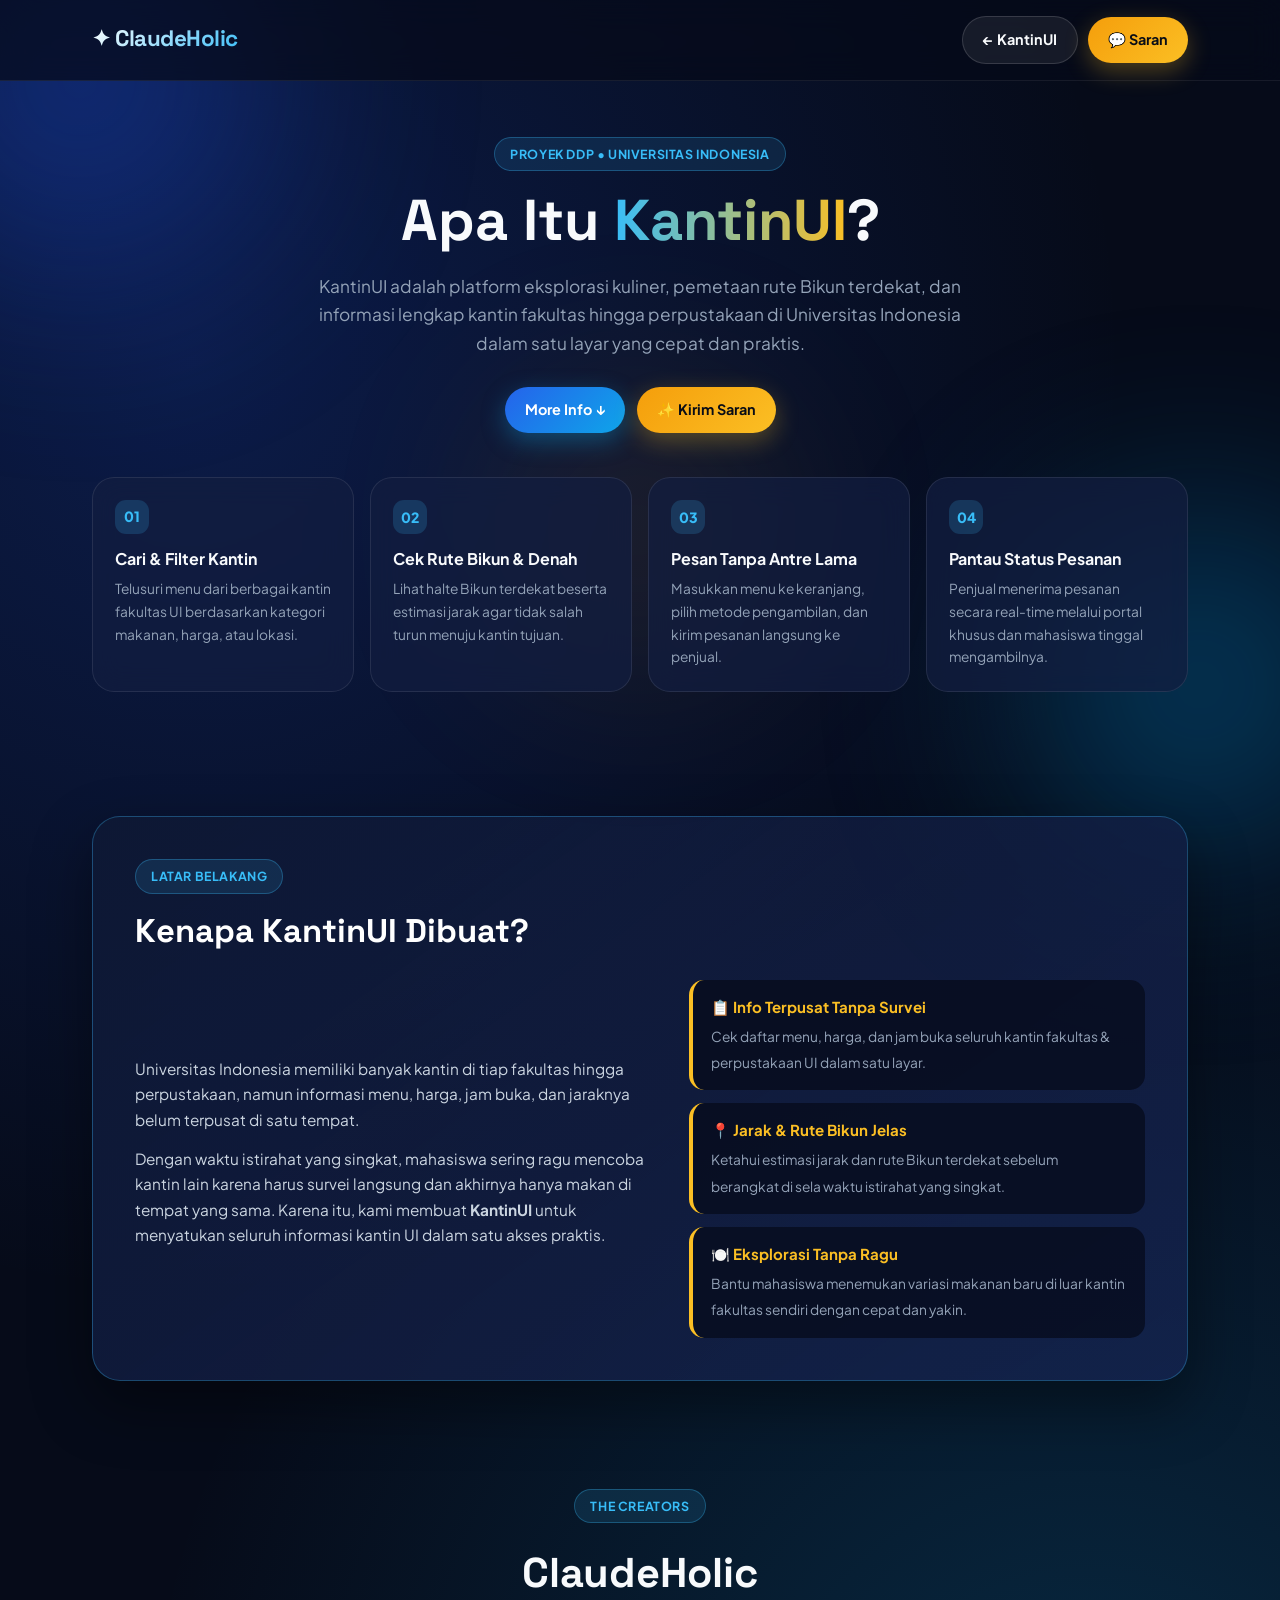
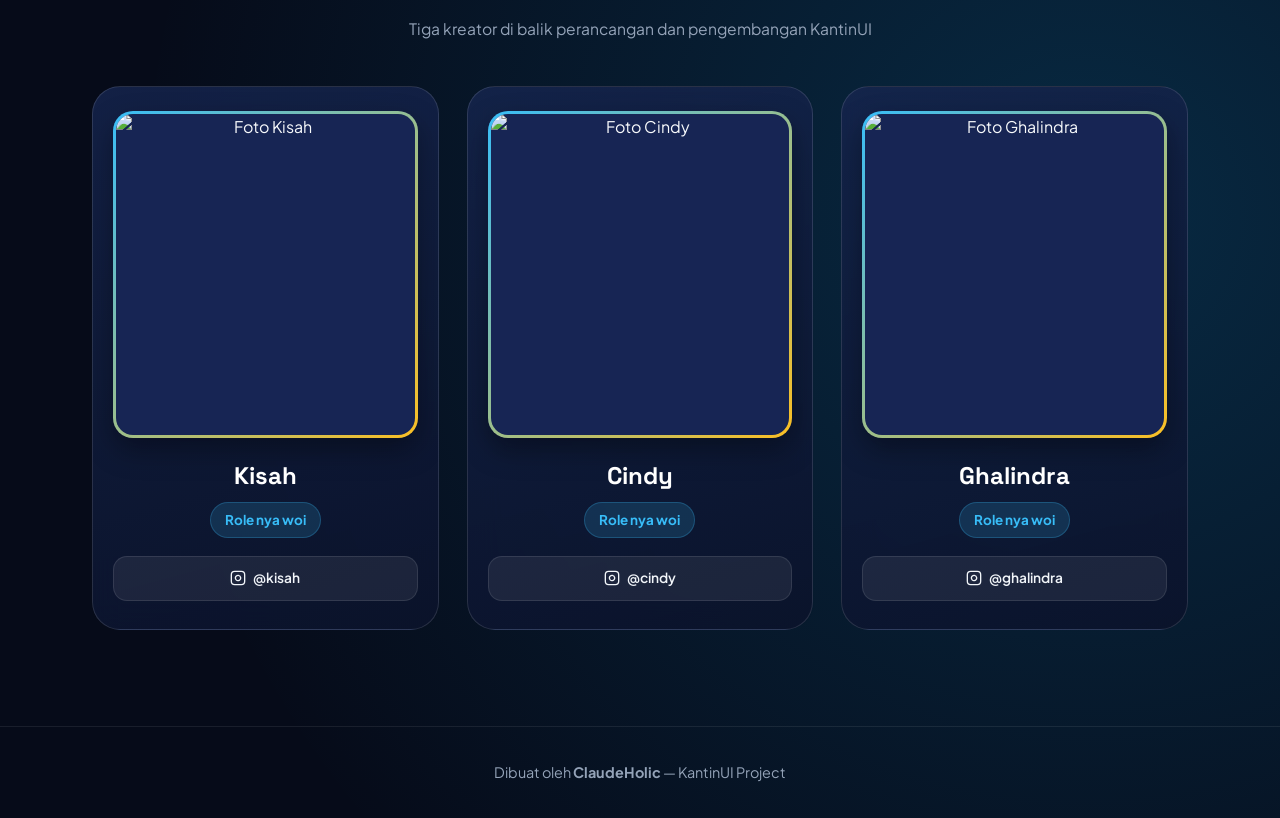
==== Claude.html @ c6a8bdc2 "mengadd halaman perkenalan ClaudeHolic" ====
<!DOCTYPE html>
<html lang="id">
<head>
  <meta charset="UTF-8" />
  <meta name="viewport" content="width=device-width, initial-scale=1.0" />
  <title>ClaudeHolic — Di Balik KantinUI</title>
  <link href="https://fonts.googleapis.com/css2?family=Plus+Jakarta+Sans:wght@400;500;600;700;800&family=Space+Grotesk:wght@700&display=swap" rel="stylesheet">
  <style>
    :root {
      --bg-deep: #060b19;
      --bg-surface: #0d1630;
      --card-glass: rgba(18, 30, 64, 0.72);
      --border-glow: rgba(56, 189, 248, 0.3);
      --accent-blue: #38bdf8;
      --accent-cyan: #22d3ee;
      --accent-gold: #fbbf24;
      --text-main: #f8fafc;
      --text-muted: #94a3b8;
    }

    * { box-sizing: border-box; margin: 0; padding: 0; }
    html { scroll-behavior: smooth; }
    body {
      font-family: 'Plus Jakarta Sans', sans-serif;
      background-color: var(--bg-deep);
      background-image:
        radial-gradient(circle at 15% 15%, rgba(29, 78, 216, 0.25), transparent 40%),
        radial-gradient(circle at 85% 75%, rgba(14, 165, 233, 0.2), transparent 45%);
      color: var(--text-main);
      overflow-x: hidden;
      line-height: 1.65;
      -webkit-tap-highlight-color: transparent;
    }

    /* Ambient Glowing Orbs */
    .blob {
      position: fixed;
      border-radius: 50%;
      filter: blur(110px);
      z-index: -1;
      opacity: 0.4;
      pointer-events: none;
    }
    .blob-1 { width: 380px; height: 380px; background: #1d4ed8; top: -110px; left: -110px; }
    .blob-2 { width: 340px; height: 340px; background: #0284c7; bottom: 5%; right: -90px; }
    .blob-3 { width: 250px; height: 250px; background: #f59e0b; top: 45%; left: 40%; opacity: 0.14; }

    /* Sticky Glass Navbar */
    nav {
      position: sticky;
      top: 0;
      z-index: 50;
      backdrop-filter: blur(16px);
      background: rgba(6, 11, 25, 0.72);
      border-bottom: 1px solid rgba(255, 255, 255, 0.07);
    }
    .nav-inner {
      display: flex;
      justify-content: space-between;
      align-items: center;
      gap: 12px;
      max-width: 1140px;
      margin: 0 auto;
      padding: 16px 22px;
    }
    .brand {
      font-family: 'Space Grotesk', sans-serif;
      font-size: 1.4rem;
      font-weight: 700;
      letter-spacing: -0.5px;
      background: linear-gradient(135deg, #ffffff, var(--accent-blue));
      -webkit-background-clip: text;
      -webkit-text-fill-color: transparent;
    }
    .nav-actions {
      display: flex;
      gap: 10px;
      align-items: center;
    }

    .btn {
      display: inline-flex;
      align-items: center;
      justify-content: center;
      gap: 8px;
      padding: 11px 20px;
      border-radius: 999px;
      font-weight: 700;
      font-size: 0.9rem;
      text-decoration: none;
      transition: all 0.28s cubic-bezier(0.22, 1, 0.36, 1);
      cursor: pointer;
      border: none;
      white-space: nowrap;
    }
    .btn-ghost {
      background: rgba(255, 255, 255, 0.07);
      color: var(--text-main);
      border: 1px solid rgba(255, 255, 255, 0.14);
    }
    .btn-ghost:hover, .btn-ghost:active {
      background: rgba(255, 255, 255, 0.16);
      transform: translateY(-2px);
    }

    .btn-primary {
      background: linear-gradient(135deg, #2563eb, #0ea5e9);
      color: #fff;
      box-shadow: 0 8px 25px rgba(14, 165, 233, 0.35);
    }
    .btn-primary:hover, .btn-primary:active {
      transform: translateY(-3px) scale(1.03);
      box-shadow: 0 12px 32px rgba(14, 165, 233, 0.55);
    }

    .btn-saran {
      background: linear-gradient(135deg, #f59e0b, #fbbf24);
      color: #090d16;
      box-shadow: 0 8px 24px rgba(251, 191, 36, 0.3);
    }
    .btn-saran:hover, .btn-saran:active {
      transform: translateY(-3px) scale(1.04);
      box-shadow: 0 12px 30px rgba(251, 191, 36, 0.52);
    }

    /* Container */
    .container {
      max-width: 1140px;
      margin: 0 auto;
      padding: 0 22px;
    }

    /* Section 1: Hero & Alur Singkat KantinUI */
    .hero {
      text-align: center;
      padding: 56px 0 44px;
    }
    .pill {
      display: inline-block;
      padding: 6px 15px;
      border-radius: 999px;
      background: rgba(56, 189, 248, 0.12);
      border: 1px solid var(--border-glow);
      color: var(--accent-blue);
      font-size: 0.78rem;
      font-weight: 700;
      letter-spacing: 0.6px;
      margin-bottom: 16px;
    }
    .hero h1 {
      font-family: 'Space Grotesk', sans-serif;
      font-size: clamp(2.1rem, 6vw, 3.6rem);
      line-height: 1.15;
      margin-bottom: 18px;
    }
    .hero h1 span {
      background: linear-gradient(90deg, var(--accent-blue), var(--accent-gold));
      -webkit-background-clip: text;
      -webkit-text-fill-color: transparent;
    }
    .hero p {
      max-width: 670px;
      margin: 0 auto 30px;
      color: var(--text-muted);
      font-size: clamp(0.96rem, 2.5vw, 1.08rem);
    }

    /* Alur KantinUI (Flow Steps) */
    .flow-grid {
      display: grid;
      grid-template-columns: repeat(4, 1fr);
      gap: 16px;
      margin: 44px 0 24px;
      text-align: left;
    }
    .flow-card {
      background: var(--card-glass);
      border: 1px solid rgba(255, 255, 255, 0.09);
      backdrop-filter: blur(14px);
      border-radius: 22px;
      padding: 22px;
      transition: transform 0.3s ease, border-color 0.3s ease, box-shadow 0.3s ease;
    }
    .flow-card:hover {
      transform: translateY(-6px);
      border-color: var(--accent-blue);
      box-shadow: 0 14px 32px rgba(14, 165, 233, 0.18);
    }
    .flow-num {
      width: 34px; height: 34px;
      border-radius: 11px;
      background: rgba(56, 189, 248, 0.18);
      color: var(--accent-blue);
      font-weight: 800;
      display: flex; align-items: center; justify-content: center;
      margin-bottom: 12px;
      font-size: 0.88rem;
    }
    .flow-card h3 { font-size: 1rem; margin-bottom: 6px; }
    .flow-card p { font-size: 0.86rem; color: var(--text-muted); margin: 0; }

    /* Section 2: More Info (Kenapa KantinUI Dibuat) */
    #more-info {
      padding: 56px 0;
    }
    .story-box {
      background: linear-gradient(145deg, rgba(14, 24, 52, 0.94), rgba(23, 37, 84, 0.72));
      border: 1px solid var(--border-glow);
      border-radius: 28px;
      padding: 42px;
      box-shadow: 0 24px 60px rgba(0, 0, 0, 0.42);
    }
    .story-box h2 {
      font-family: 'Space Grotesk', sans-serif;
      font-size: clamp(1.6rem, 4vw, 2.05rem);
      margin-bottom: 14px;
      color: #fff;
    }
    .story-grid {
      display: grid;
      grid-template-columns: 1.15fr 1fr;
      gap: 30px;
      align-items: center;
      margin-top: 22px;
    }
    .story-text p {
      color: #cbd5e1;
      margin-bottom: 14px;
      font-size: 0.96rem;
    }
    .highlight-list {
      display: flex;
      flex-direction: column;
      gap: 13px;
    }
    .highlight-item {
      background: rgba(6, 11, 25, 0.72);
      border-left: 4px solid var(--accent-gold);
      padding: 15px 18px;
      border-radius: 15px;
    }
    .highlight-item strong { display: block; color: var(--accent-gold); font-size: 0.94rem; margin-bottom: 3px; }
    .highlight-item span { font-size: 0.86rem; color: var(--text-muted); }

    /* Section 3: Members ClaudeHolic (Foto Besar + Sejajar Berderet + Efek 3D Canggih) */
    #members {
      padding: 52px 0 96px;
      text-align: center;
    }
    .members-title {
      font-family: 'Space Grotesk', sans-serif;
      font-size: clamp(2rem, 5vw, 2.6rem);
      margin-bottom: 8px;
    }
    .members-sub {
      color: var(--text-muted);
      font-size: 0.98rem;
      margin-bottom: 44px;
    }

    /* Selalu sejajar berderet 3 kolom */
    .members-row {
      display: grid;
      grid-template-columns: repeat(3, minmax(0, 1fr));
      gap: 28px;
      align-items: stretch;
      perspective: 1200px;
    }

    .member-card {
      background: linear-gradient(165deg, rgba(22, 37, 78, 0.85), rgba(11, 19, 43, 0.92));
      border: 1px solid rgba(255, 255, 255, 0.12);
      border-radius: 28px;
      padding: 24px 20px 28px;
      backdrop-filter: blur(16px);
      transition: transform 0.35s cubic-bezier(0.16, 1, 0.3, 1),
                  box-shadow 0.35s ease,
                  border-color 0.35s ease;
      position: relative;
      display: flex;
      flex-direction: column;
      align-items: center;
      justify-content: space-between;
      overflow: hidden;
      transform-style: preserve-3d;
    }

    /* Efek cahaya kilau halus saat hover */
    .member-card::before {
      content: "";
      position: absolute;
      inset: 0;
      background: radial-gradient(circle at var(--mx, 50%) var(--my, 30%), rgba(56, 189, 248, 0.22), transparent 65%);
      opacity: 0;
      transition: opacity 0.35s ease;
      pointer-events: none;
    }
    .member-card:hover::before {
      opacity: 1;
    }

    /* Efek membesar & menonjol saat kursor diarahkan / disentuh */
    .member-card:hover,
    .member-card:active {
      transform: translateY(-14px) scale(1.05);
      border-color: var(--accent-blue);
      box-shadow: 0 26px 58px rgba(14, 165, 233, 0.36), 0 0 0 1px rgba(56, 189, 248, 0.5);
      z-index: 10;
    }

    /* Frame Foto Besar & Jelas */
    .photo-frame {
      width: 100%;
      aspect-ratio: 4 / 4.3;
      border-radius: 20px;
      padding: 3px;
      background: linear-gradient(135deg, var(--accent-blue), var(--accent-gold));
      margin-bottom: 18px;
      overflow: hidden;
      box-shadow: 0 12px 28px rgba(0, 0, 0, 0.35);
      transition: transform 0.38s ease;
    }
    .member-card:hover .photo-frame {
      transform: scale(1.03);
    }
    .photo-frame img {
      width: 100%;
      height: 100%;
      object-fit: cover;
      object-position: center 15%;
      border-radius: 17px;
      display: block;
      background: #172554;
    }

    .member-name {
      font-family: 'Space Grotesk', sans-serif;
      font-size: 1.5rem;
      font-weight: 700;
      margin-bottom: 6px;
      color: #fff;
    }
    .member-role {
      display: inline-block;
      padding: 6px 14px;
      border-radius: 999px;
      background: rgba(56, 189, 248, 0.16);
      border: 1px solid rgba(56, 189, 248, 0.25);
      color: var(--accent-blue);
      font-size: 0.84rem;
      font-weight: 700;
      margin-bottom: 18px;
    }
    .ig-link {
      display: inline-flex;
      align-items: center;
      justify-content: center;
      gap: 7px;
      width: 100%;
      padding: 10px 14px;
      border-radius: 14px;
      background: rgba(255, 255, 255, 0.07);
      color: #f1f5f9;
      text-decoration: none;
      font-size: 0.86rem;
      font-weight: 600;
      border: 1px solid rgba(255, 255, 255, 0.1);
      transition: all 0.25s ease;
    }
    .ig-link span {
      overflow: hidden;
      text-overflow: ellipsis;
      white-space: nowrap;
    }
    .ig-link:hover, .ig-link:active {
      background: linear-gradient(45deg, #f09433, #e6683c, #dc2743, #cc2366, #bc1888);
      color: #fff;
      border-color: transparent;
      transform: translateY(-2px);
    }

    /* Footer */
    footer {
      border-top: 1px solid rgba(255, 255, 255, 0.08);
      padding: 34px 20px;
      text-align: center;
      color: var(--text-muted);
      font-size: 0.9rem;
    }

    /* Responsif Tablet & Mobile */
    @media (max-width: 900px) {
      .flow-grid { grid-template-columns: repeat(2, 1fr); }
      .story-grid { grid-template-columns: 1fr; }
    }

    @media (max-width: 640px) {
      .nav-inner { padding: 12px 14px; }
      .btn { padding: 8px 13px; font-size: 0.8rem; }
      .container { padding: 0 12px; }
      .flow-grid { grid-template-columns: 1fr; gap: 12px; }
      .story-box { padding: 24px 18px; border-radius: 22px; }

      /* Tetap sejajar berderet 3 kolom di layar HP dengan foto proporsional besar */
      .members-row {
        grid-template-columns: repeat(3, minmax(0, 1fr));
        gap: 8px;
      }
      .member-card {
        padding: 10px 8px 14px;
        border-radius: 18px;
      }
      .member-card:hover,
      .member-card:active {
        transform: translateY(-6px) scale(1.04);
      }
      .photo-frame {
        aspect-ratio: 1 / 1.15;
        border-radius: 13px;
        padding: 2px;
        margin-bottom: 10px;
      }
      .photo-frame img {
        border-radius: 11px;
      }
      .member-name {
        font-size: 0.95rem;
        margin-bottom: 4px;
      }
      .member-role {
        font-size: 0.63rem;
        padding: 3px 7px;
        margin-bottom: 10px;
        line-height: 1.25;
      }
      .ig-link {
        padding: 6px 6px;
        font-size: 0.65rem;
        border-radius: 9px;
        gap: 4px;
      }
      .ig-link svg {
        width: 12px;
        height: 12px;
        flex-shrink: 0;
      }
    }
  </style>
</head>
<body>
  <div class="blob blob-1"></div>
  <div class="blob blob-2"></div>
  <div class="blob blob-3"></div>

  <!-- Navbar -->
  <nav>
    <div class="nav-inner">
      <div class="brand">✦ ClaudeHolic</div>
      <div class="nav-actions">
        <a href="/" class="btn btn-ghost">← KantinUI</a>
        <!-- GANTI LINK GOOGLE FORM ANDA DI HREF DI BAWAH INI -->
        <a href="https://forms.gle/LINK-GOOGLE-FORM-ANDA" target="_blank" rel="noopener noreferrer" class="btn btn-saran">
          💬 Saran
        </a>
      </div>
    </div>
  </nav>

  <main class="container">
    <!-- Hero & Alur Singkat KantinUI -->
    <section class="hero">
      <div class="pill">PROYEK DDP • UNIVERSITAS INDONESIA</div>
      <h1>Apa Itu <span>KantinUI</span>?</h1>
      <p>
        KantinUI adalah platform eksplorasi kuliner, pemetaan rute Bikun terdekat, dan informasi lengkap kantin fakultas hingga perpustakaan di Universitas Indonesia dalam satu layar yang cepat dan praktis.
      </p>

      <div style="display: flex; gap: 12px; justify-content: center; flex-wrap: wrap;">
        <a href="#more-info" class="btn btn-primary">More Info ↓</a>
        <a href="https://forms.gle/LINK-GOOGLE-FORM-ANDA" target="_blank" rel="noopener noreferrer" class="btn btn-saran">
          ✨ Kirim Saran
        </a>
      </div>

      <!-- Alur Cara Kerja Singkat -->
      <div class="flow-grid">
        <div class="flow-card">
          <div class="flow-num">01</div>
          <h3>Cari &amp; Filter Kantin</h3>
          <p>Telusuri menu dari berbagai kantin fakultas UI berdasarkan kategori makanan, harga, atau lokasi.</p>
        </div>
        <div class="flow-card">
          <div class="flow-num">02</div>
          <h3>Cek Rute Bikun &amp; Denah</h3>
          <p>Lihat halte Bikun terdekat beserta estimasi jarak agar tidak salah turun menuju kantin tujuan.</p>
        </div>
        <div class="flow-card">
          <div class="flow-num">03</div>
          <h3>Pesan Tanpa Antre Lama</h3>
          <p>Masukkan menu ke keranjang, pilih metode pengambilan, dan kirim pesanan langsung ke penjual.</p>
        </div>
        <div class="flow-card">
          <div class="flow-num">04</div>
          <h3>Pantau Status Pesanan</h3>
          <p>Penjual menerima pesanan secara real-time melalui portal khusus dan mahasiswa tinggal mengambilnya.</p>
        </div>
      </div>
    </section>

    <!-- More Info: Latar Belakang Kenapa KantinUI Dibuat (Versi Padat & Singkat) -->
    <section id="more-info">
      <div class="story-box">
        <div class="pill" style="margin-bottom: 10px;">LATAR BELAKANG</div>
        <h2>Kenapa KantinUI Dibuat?</h2>
        <div class="story-grid">
          <div class="story-text">
            <p>
              Universitas Indonesia memiliki banyak kantin di tiap fakultas hingga perpustakaan, namun informasi menu, harga, jam buka, dan jaraknya belum terpusat di satu tempat.
            </p>
            <p>
              Dengan waktu istirahat yang singkat, mahasiswa sering ragu mencoba kantin lain karena harus survei langsung dan akhirnya hanya makan di tempat yang sama. Karena itu, kami membuat <strong>KantinUI</strong> untuk menyatukan seluruh informasi kantin UI dalam satu akses praktis.
            </p>
          </div>
          <div class="highlight-list">
            <div class="highlight-item">
              <strong>📋 Info Terpusat Tanpa Survei</strong>
              <span>Cek daftar menu, harga, dan jam buka seluruh kantin fakultas &amp; perpustakaan UI dalam satu layar.</span>
            </div>
            <div class="highlight-item">
              <strong>📍 Jarak &amp; Rute Bikun Jelas</strong>
              <span>Ketahui estimasi jarak dan rute Bikun terdekat sebelum berangkat di sela waktu istirahat yang singkat.</span>
            </div>
            <div class="highlight-item">
              <strong>🍽️ Eksplorasi Tanpa Ragu</strong>
              <span>Bantu mahasiswa menemukan variasi makanan baru di luar kantin fakultas sendiri dengan cepat dan yakin.</span>
            </div>
          </div>
        </div>
      </div>
    </section>

    <!-- Members Section (Foto Besar, Sejajar Berderet, Link Foto Karina Sementara) -->
    <section id="members">
      <div class="pill">THE CREATORS</div>
      <h2 class="members-title">ClaudeHolic</h2>
      <p class="members-sub">Tiga kreator di balik perancangan dan pengembangan KantinUI</p>

      <div class="members-row">
        <!-- Member 1: Kisah -->
        <div class="member-card">
          <div style="width: 100%;">
            <div class="photo-frame">
              <img
                src="https://upload.wikimedia.org/wikipedia/commons/thumb/3/3a/20240527_Karina_%28aespa%29.jpg/800px-20240527_Karina_%28aespa%29.jpg"
                onerror="this.onerror=null;this.src='https://api.dicebear.com/9.x/glass/svg?seed=Kisah';"
                alt="Foto Kisah"
              />
            </div>
            <div class="member-name">Kisah</div>
            <div class="member-role">Role nya woi</div>
          </div>
          <a href="https://instagram.com/username_kisah" target="_blank" rel="noopener noreferrer" class="ig-link">
            <svg width="16" height="16" viewBox="0 0 24 24" fill="none" stroke="currentColor" stroke-width="2">
              <rect x="2" y="2" width="20" height="20" rx="5" ry="5"></rect>
              <path d="M16 11.37A4 4 0 1 1 12.63 8 4 4 0 0 1 16 11.37z"></path>
              <line x1="17.5" y1="6.5" x2="17.51" y2="6.5"></line>
            </svg>
            <span>@kisah</span>
          </a>
        </div>

        <!-- Member 2: Cindy -->
        <div class="member-card">
          <div style="width: 100%;">
            <div class="photo-frame">
              <img
                src="https://upload.wikimedia.org/wikipedia/commons/thumb/3/3a/20240527_Karina_%28aespa%29.jpg/800px-20240527_Karina_%28aespa%29.jpg"
                onerror="this.onerror=null;this.src='https://api.dicebear.com/9.x/glass/svg?seed=Cindy';"
                alt="Foto Cindy"
              />
            </div>
            <div class="member-name">Cindy</div>
            <div class="member-role">Role nya woi</div>
          </div>
          <a href="https://instagram.com/username_cindy" target="_blank" rel="noopener noreferrer" class="ig-link">
            <svg width="16" height="16" viewBox="0 0 24 24" fill="none" stroke="currentColor" stroke-width="2">
              <rect x="2" y="2" width="20" height="20" rx="5" ry="5"></rect>
              <path d="M16 11.37A4 4 0 1 1 12.63 8 4 4 0 0 1 16 11.37z"></path>
              <line x1="17.5" y1="6.5" x2="17.51" y2="6.5"></line>
            </svg>
            <span>@cindy</span>
          </a>
        </div>

        <!-- Member 3: Ghalindra -->
        <div class="member-card">
          <div style="width: 100%;">
            <div class="photo-frame">
              <img
                src="https://upload.wikimedia.org/wikipedia/commons/thumb/3/3a/20240527_Karina_%28aespa%29.jpg/800px-20240527_Karina_%28aespa%29.jpg"
                onerror="this.onerror=null;this.src='https://api.dicebear.com/9.x/glass/svg?seed=Ghalindra';"
                alt="Foto Ghalindra"
              />
            </div>
            <div class="member-name">Ghalindra</div>
            <div class="member-role">Role nya woi</div>
          </div>
          <a href="https://instagram.com/username_ghalindra" target="_blank" rel="noopener noreferrer" class="ig-link">
            <svg width="16" height="16" viewBox="0 0 24 24" fill="none" stroke="currentColor" stroke-width="2">
              <rect x="2" y="2" width="20" height="20" rx="5" ry="5"></rect>
              <path d="M16 11.37A4 4 0 1 1 12.63 8 4 4 0 0 1 16 11.37z"></path>
              <line x1="17.5" y1="6.5" x2="17.51" y2="6.5"></line>
            </svg>
            <span>@ghalindra</span>
          </a>
        </div>
      </div>
    </section>
  </main>

  <footer>
    <p>Dibuat oleh <strong>ClaudeHolic</strong> — KantinUI Project</p>
  </footer>

  <!-- Efek Cahaya Interaktif Mengikuti Kursor pada Kartu Member -->
  <script>
    document.querySelectorAll('.member-card').forEach(card => {
      card.addEventListener('mousemove', e => {
        const rect = card.getBoundingClientRect();
        const x = ((e.clientX - rect.left) / rect.width) * 100;
        const y = ((e.clientY - rect.top) / rect.height) * 100;
        card.style.setProperty('--mx', `${x}%`);
        card.style.setProperty('--my', `${y}%`);
      });
    });
  </script>
</body>
</html>
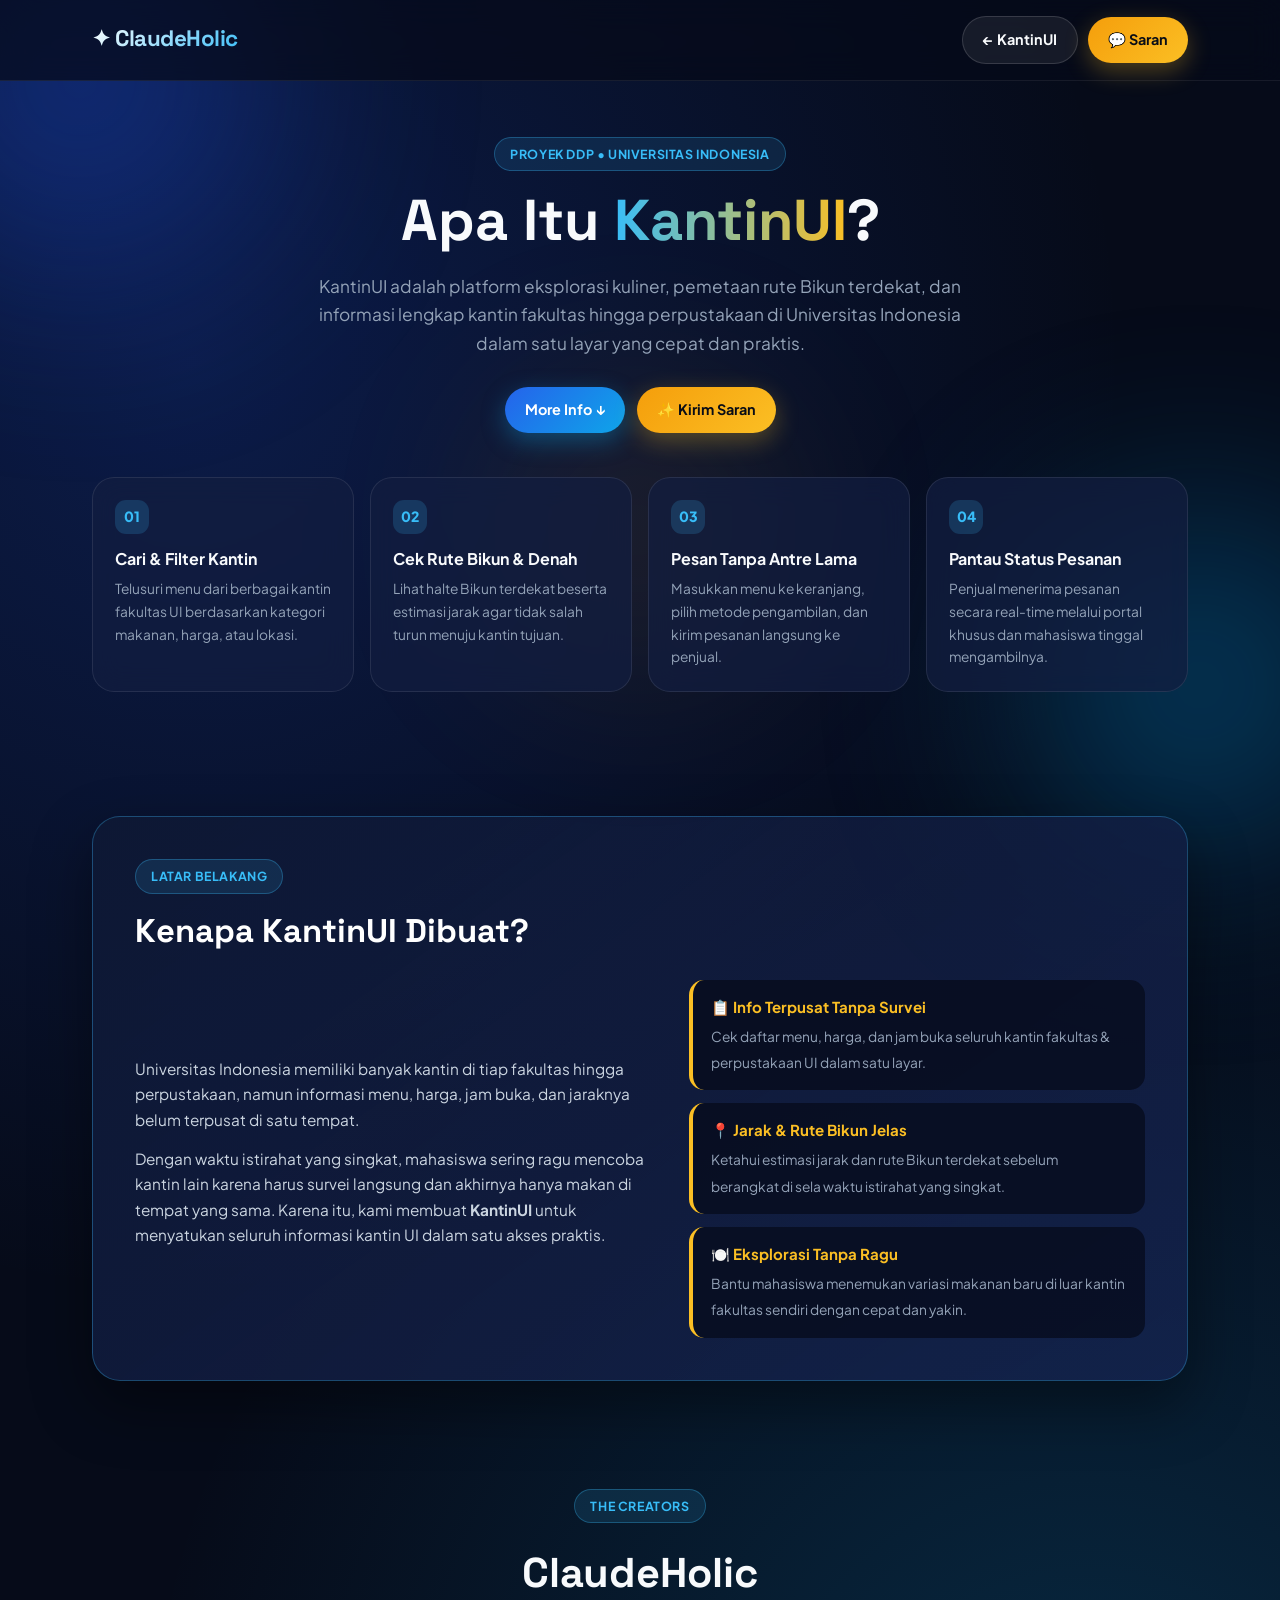
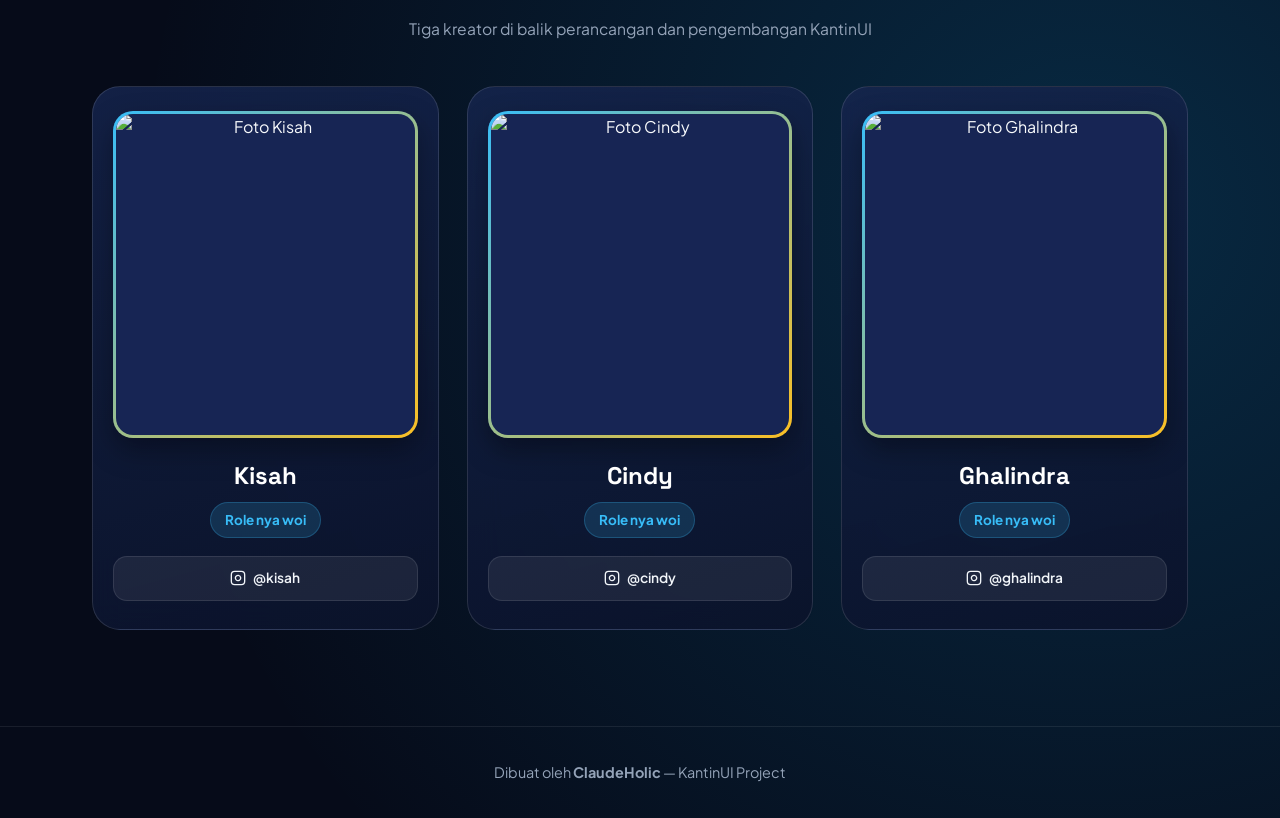
==== commit e0fc32c8: "mau pake tailwind ajah" ====
--- a/Claude.html
+++ b/Claude.html
@@ -5,6 +5,7 @@
   <meta name="viewport" content="width=device-width, initial-scale=1.0" />
   <title>ClaudeHolic — Di Balik KantinUI</title>
   <link href="https://fonts.googleapis.com/css2?family=Plus+Jakarta+Sans:wght@400;500;600;700;800&family=Space+Grotesk:wght@700&display=swap" rel="stylesheet">
+  <script src="https://cdn.tailwindcss.com"></script>
   <style>
     :root {
       --bg-deep: #060b19;
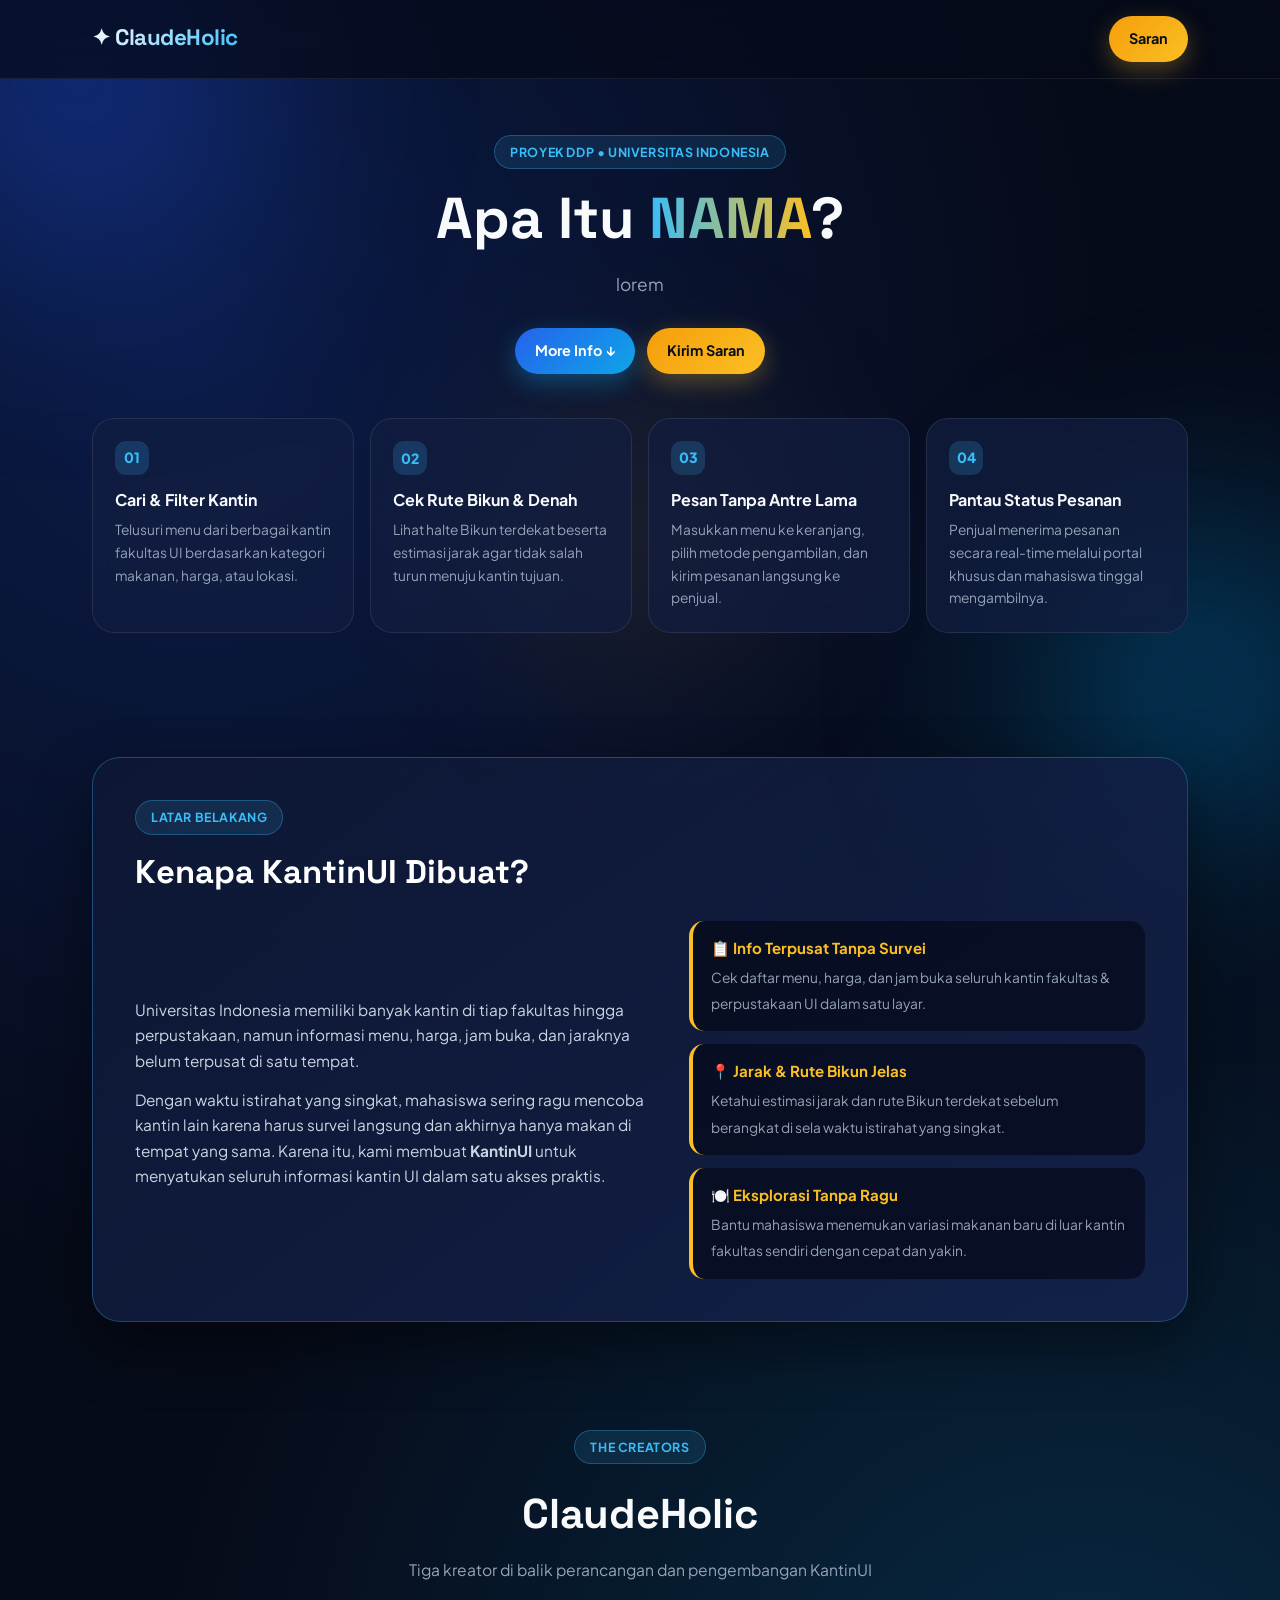
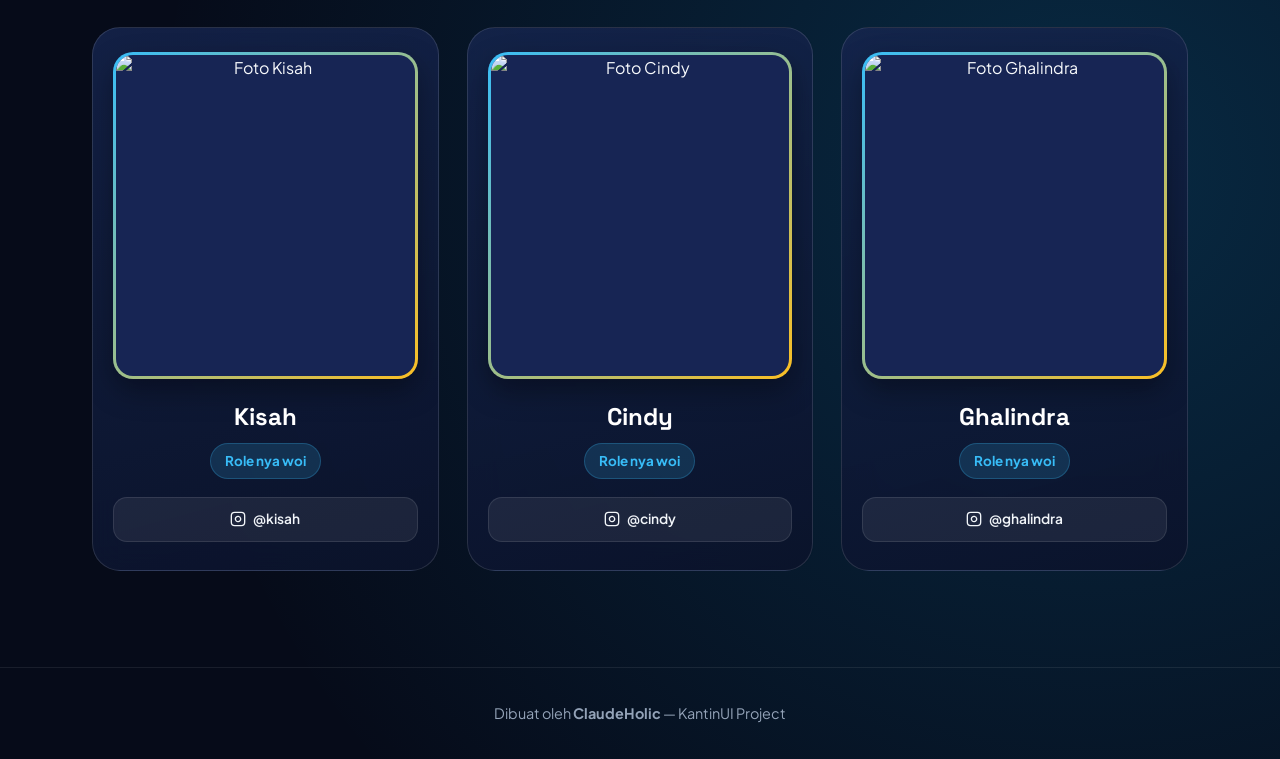
==== commit e31af459: "Project baru" ====
--- a/Claude.html
+++ b/Claude.html
@@ -458,10 +458,9 @@
     <div class="nav-inner">
       <div class="brand">✦ ClaudeHolic</div>
       <div class="nav-actions">
-        <a href="/" class="btn btn-ghost">← KantinUI</a>
         <!-- GANTI LINK GOOGLE FORM ANDA DI HREF DI BAWAH INI -->
         <a href="https://forms.gle/LINK-GOOGLE-FORM-ANDA" target="_blank" rel="noopener noreferrer" class="btn btn-saran">
-          💬 Saran
+          Saran
         </a>
       </div>
     </div>
@@ -471,15 +470,15 @@
     <!-- Hero & Alur Singkat KantinUI -->
     <section class="hero">
       <div class="pill">PROYEK DDP • UNIVERSITAS INDONESIA</div>
-      <h1>Apa Itu <span>KantinUI</span>?</h1>
+      <h1>Apa Itu <span>NAMA</span>?</h1>
       <p>
-        KantinUI adalah platform eksplorasi kuliner, pemetaan rute Bikun terdekat, dan informasi lengkap kantin fakultas hingga perpustakaan di Universitas Indonesia dalam satu layar yang cepat dan praktis.
+       lorem
       </p>
 
       <div style="display: flex; gap: 12px; justify-content: center; flex-wrap: wrap;">
         <a href="#more-info" class="btn btn-primary">More Info ↓</a>
         <a href="https://forms.gle/LINK-GOOGLE-FORM-ANDA" target="_blank" rel="noopener noreferrer" class="btn btn-saran">
-          ✨ Kirim Saran
+           Kirim Saran
         </a>
       </div>
 
